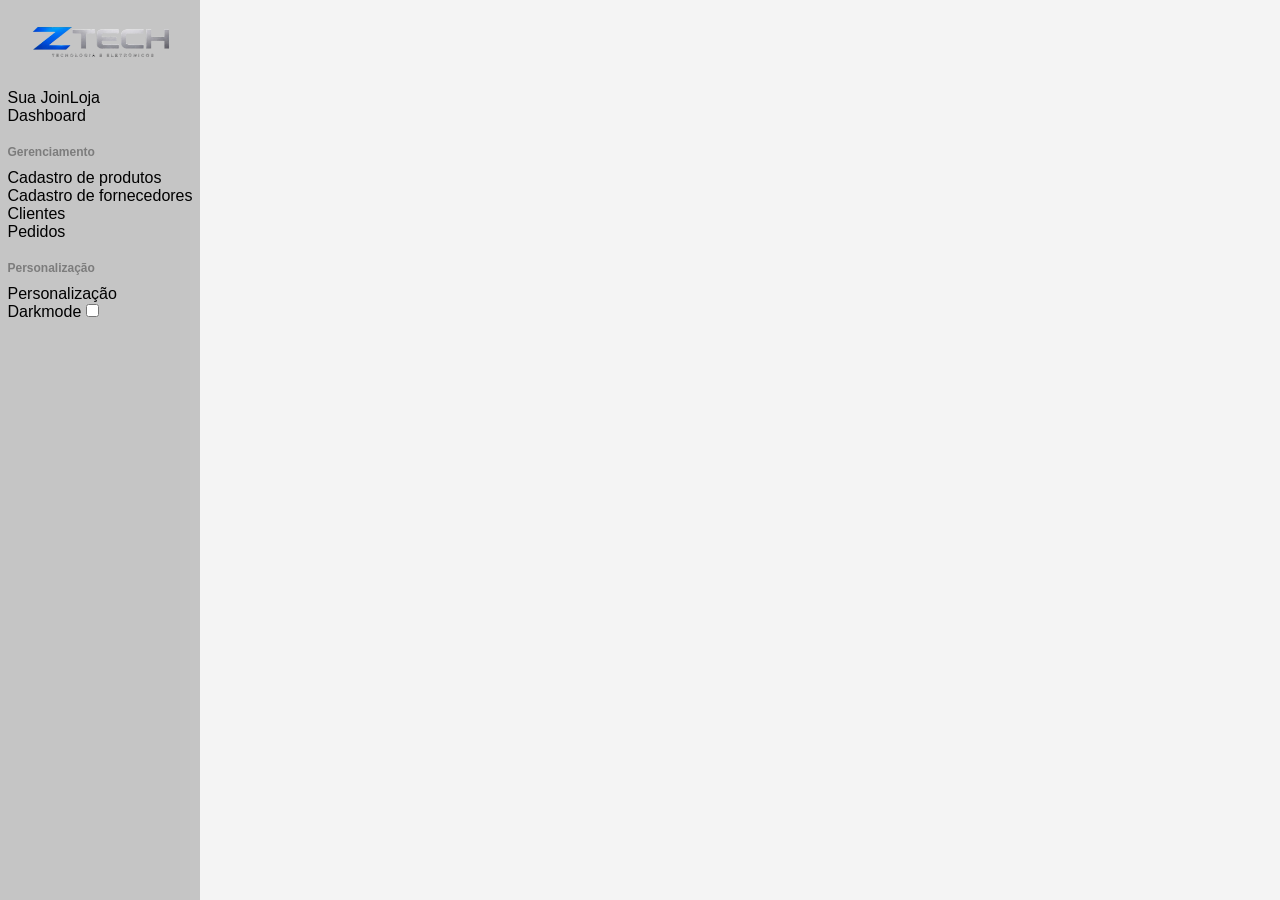
==== adm/pagina.html @ 6543ab13 "começando paginas de adm" ====
<!DOCTYPE html>
<html lang="pt-br">
<head>
    <meta charset="UTF-8">
    <meta name="viewport" content="width=device-width, initial-scale=1.0">
    <title>Sua JoinLoja - Página Inicial</title>
    <link rel="stylesheet" href="../adm/css/pagina.css">
    <link rel="shortcut icon" href="../imgJoinLoja/FaviconJoinLoja.ico" type="image/x-icon">
</head>
<body>
    <div class="sidebar">
        <div>
            <a href="#"><img src="../img/logoZtechTransparente.png" alt="Logo com redirecionamento a loja" class="logo-sidebar"></a>
        </div>

        <div>
                <ul>
                    <div>
                        <li><a href="#">Sua JoinLoja</a></li>
                        <li><a href="#">Dashboard</a></li>
                    </div>

                    <div class="gerenciamento">
                        <h2 class="subtitulo-sidebar">Gerenciamento</h2>
                        <li><a href="#">Cadastro de produtos</a></li>
                        <li><a href="#">Cadastro de fornecedores</a></li>
                        <li><a href="#">Clientes</a></li>
                        <li><a href="#">Pedidos</a></li>
                    </div>

                    <div class="personalizacao">
                        <h2 class="subtitulo-sidebar">Personalização</h2>
                        <li><a href="#">Personalização</a></li>
                        <li>Darkmode <input type="checkbox"></li>
                    </div>  
                </ul>
        </div>
    </div>

</body>
</html>
---- adm/css/pagina.css ----
* {
    margin: 0;
    padding: 0;
    box-sizing: border-box;
    text-decoration: none;
}

body {
    font-family: Arial, sans-serif;
    background-color: #f4f4f4;
    color: #333;
}

.logo-sidebar {
    width: 150px;
    margin: 20px;
}

.sidebar {
    width: 200px;
    background-color: #c5c5c5;
    color: #000000;
    height: 100vh;
    position: fixed;
    top: 0;
    left: 0;
    display: flex;
    flex-direction: column;
    align-items: center;
}

.subtitulo-sidebar {
    margin-top: 20px;
    margin-bottom: 10px;
    font-size: 12px;
    color: #7C7C7C;
}

a{
    color: #000000;
}
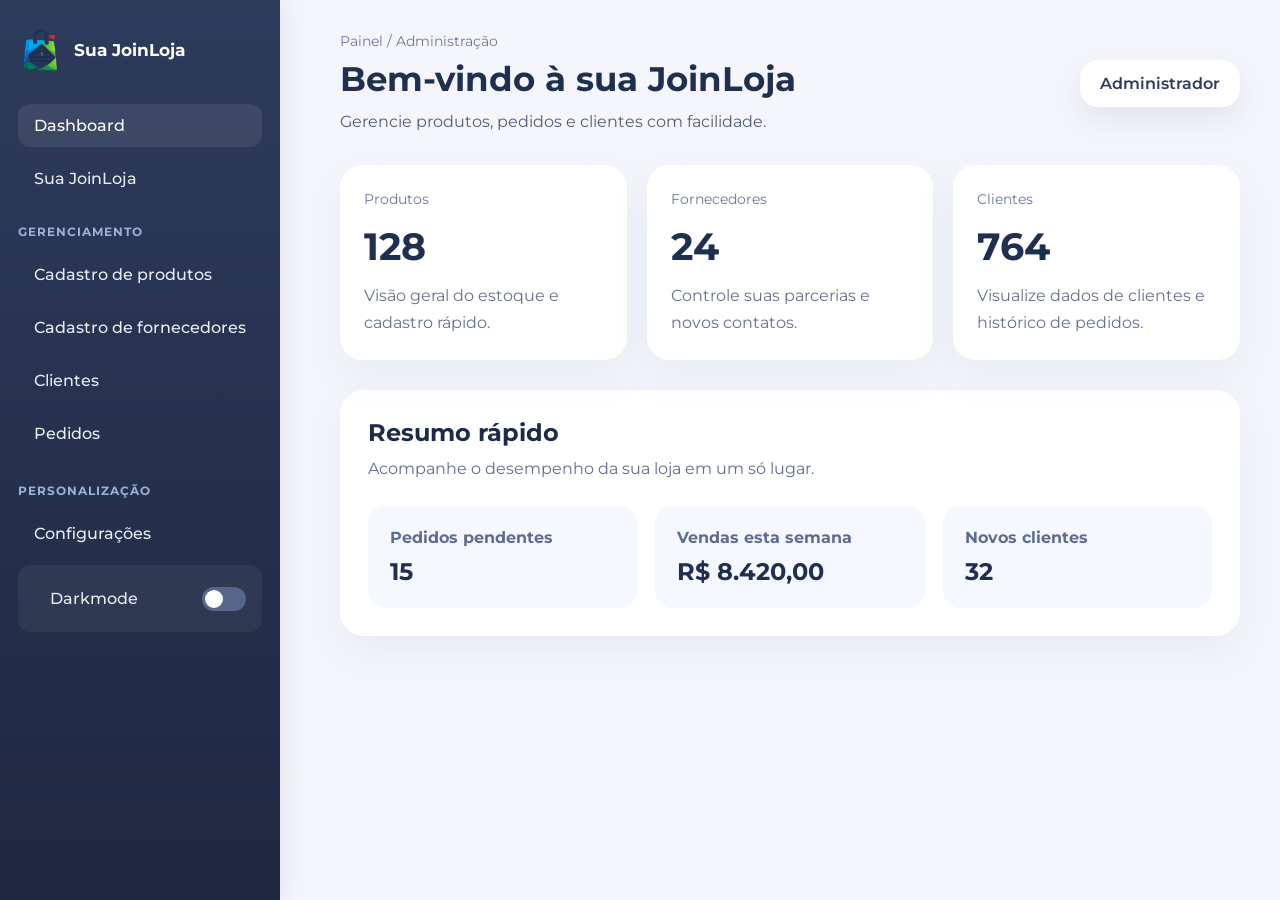
==== commit c6e1b017: "commit" ====
--- a/adm/pagina.html
+++ b/adm/pagina.html
@@ -1,41 +1,104 @@
-<!DOCTYPE html>
+﻿<!DOCTYPE html>
 <html lang="pt-br">
 <head>
     <meta charset="UTF-8">
     <meta name="viewport" content="width=device-width, initial-scale=1.0">
+    <link rel="preconnect" href="https://fonts.googleapis.com">
+    <link rel="preconnect" href="https://fonts.gstatic.com" crossorigin>
+    <link href="https://fonts.googleapis.com/css2?family=Montserrat:ital,wght@0,100..900;1,100..900&display=swap" rel="stylesheet">
     <title>Sua JoinLoja - Página Inicial</title>
     <link rel="stylesheet" href="../adm/css/pagina.css">
     <link rel="shortcut icon" href="../imgJoinLoja/FaviconJoinLoja.ico" type="image/x-icon">
 </head>
 <body>
-    <div class="sidebar">
-        <div>
-            <a href="#"><img src="../img/logoZtechTransparente.png" alt="Logo com redirecionamento a loja" class="logo-sidebar"></a>
-        </div>
+    <aside class="sidebar">
+        <a href="#" class="brand">
+            <img src="../imgJoinLoja/IconJoinLoja.png" alt="Logo JoinLoja" class="sidebar-icon">
+            <span>Sua JoinLoja</span>
+        </a>
 
-        <div>
-                <ul>
-                    <div>
-                        <li><a href="#">Sua JoinLoja</a></li>
-                        <li><a href="#">Dashboard</a></li>
-                    </div>
+        <nav>
+            <ul class="sidebar-ul">
+                <li><a href="#" class="active">Dashboard</a></li>
+                <li><a href="#">Sua JoinLoja</a></li>
+            </ul>
 
-                    <div class="gerenciamento">
-                        <h2 class="subtitulo-sidebar">Gerenciamento</h2>
-                        <li><a href="#">Cadastro de produtos</a></li>
-                        <li><a href="#">Cadastro de fornecedores</a></li>
-                        <li><a href="#">Clientes</a></li>
-                        <li><a href="#">Pedidos</a></li>
-                    </div>
+            <div class="menu-group">
+                <h2 class="subtitulo-sidebar">Gerenciamento</h2>
+                <ul class="sidebar-ul">
+                    <li><a href="#">Cadastro de produtos</a></li>
+                    <li><a href="#">Cadastro de fornecedores</a></li>
+                    <li><a href="#">Clientes</a></li>
+                    <li><a href="#">Pedidos</a></li>
+                </ul>
+            </div>
 
-                    <div class="personalizacao">
-                        <h2 class="subtitulo-sidebar">Personalização</h2>
-                        <li><a href="#">Personalização</a></li>
-                        <li>Darkmode <input type="checkbox"></li>
-                    </div>  
+            <div class="menu-group">
+                <h2 class="subtitulo-sidebar">Personalização</h2>
+                <ul class="sidebar-ul">
+                    <li><a href="#">Configurações</a></li>
+                    <li class="toggle-row">
+                        <span>Darkmode</span>
+                        <label class="switch">
+                            <input type="checkbox">
+                            <span class="slider"></span>
+                        </label>
+                    </li>
                 </ul>
-        </div>
-    </div>
+            </div>
+        </nav>
+    </aside>
 
+    <main class="content">
+        <header class="topbar">
+            <div>
+                <p class="breadcrumb">Painel / Administração</p>
+                <h1>Bem-vindo à sua JoinLoja</h1>
+                <p class="subtitle">Gerencie produtos, pedidos e clientes com facilidade.</p>
+            </div>
+            <div class="user-card">
+                <span>Administrador</span>
+            </div>
+        </header>
+
+        <section class="cards">
+            <article class="card">
+                <span class="card-title">Produtos</span>
+                <strong>128</strong>
+                <p>Visão geral do estoque e cadastro rápido.</p>
+            </article>
+            <article class="card">
+                <span class="card-title">Fornecedores</span>
+                <strong>24</strong>
+                <p>Controle suas parcerias e novos contatos.</p>
+            </article>
+            <article class="card">
+                <span class="card-title">Clientes</span>
+                <strong>764</strong>
+                <p>Visualize dados de clientes e histórico de pedidos.</p>
+            </article>
+        </section>
+
+        <section class="dashboard-panel">
+            <div class="panel-header">
+                <h2>Resumo rápido</h2>
+                <p>Acompanhe o desempenho da sua loja em um só lugar.</p>
+            </div>
+            <div class="panel-content">
+                <div class="panel-block">
+                    <h3>Pedidos pendentes</h3>
+                    <p>15</p>
+                </div>
+                <div class="panel-block">
+                    <h3>Vendas esta semana</h3>
+                    <p>R$ 8.420,00</p>
+                </div>
+                <div class="panel-block">
+                    <h3>Novos clientes</h3>
+                    <p>32</p>
+                </div>
+            </div>
+        </section>
+    </main>
 </body>
-</html>+</html>
--- a/adm/css/pagina.css
+++ b/adm/css/pagina.css
@@ -1,4 +1,4 @@
-* {
+﻿* {
     margin: 0;
     padding: 0;
     box-sizing: border-box;
@@ -6,36 +6,298 @@
 }
 
 body {
-    font-family: Arial, sans-serif;
-    background-color: #f4f4f4;
-    color: #333;
-}
-
-.logo-sidebar {
-    width: 150px;
-    margin: 20px;
+    font-family: 'Montserrat', sans-serif;
+    background-color: #f4f6fb;
+    color: #222;
+    min-height: 100vh;
+}
+
+body, html {
+    width: 100%;
 }
 
 .sidebar {
-    width: 200px;
-    background-color: #c5c5c5;
-    color: #000000;
+    width: 280px;
+    background: linear-gradient(180deg, #2d3b5c 0%, #1f2740 100%);
+    color: #f4f6fb;
     height: 100vh;
     position: fixed;
     top: 0;
     left: 0;
     display: flex;
     flex-direction: column;
+    padding: 28px 18px;
+    box-shadow: 4px 0 24px rgba(0, 0, 0, 0.08);
+}
+
+.brand {
+    display: inline-flex;
     align-items: center;
+    gap: 12px;
+    font-size: 1.05rem;
+    font-weight: 700;
+    color: #ffffff;
+    margin-bottom: 32px;
+}
+
+.sidebar-icon {
+    width: 44px;
+    height: 44px;
+    object-fit: contain;
+}
+
+.sidebar nav {
+    flex: 1;
+}
+
+.sidebar-ul {
+    list-style: none;
+    padding: 0;
+    margin: 0 0 24px 0;
+}
+
+.sidebar-ul li {
+    margin-bottom: 10px;
+}
+
+.sidebar-ul li a,
+.sidebar-ul li span {
+    display: flex;
+    align-items: center;
+    justify-content: space-between;
+    padding: 12px 16px;
+    border-radius: 12px;
+    transition: background 0.2s ease, color 0.2s ease;
+    color: #e8edf7;
+    font-size: 0.97rem;
+    font-weight: 500;
+}
+
+.sidebar-ul li a:hover,
+.sidebar-ul li a.active {
+    background-color: rgba(255, 255, 255, 0.08);
+    color: #ffffff;
+}
+
+.menu-group {
+    margin-bottom: 28px;
 }
 
 .subtitulo-sidebar {
-    margin-top: 20px;
+    margin-bottom: 14px;
+    font-size: 0.76rem;
+    color: #9bb1d8;
+    text-transform: uppercase;
+    letter-spacing: 0.08em;
+}
+
+.toggle-row {
+    display: flex;
+    align-items: center;
+    justify-content: space-between;
+    padding: 12px 16px;
+    border-radius: 12px;
+    background: rgba(255, 255, 255, 0.05);
+    color: #e6ecf7;
+}
+
+.switch {
+    position: relative;
+    display: inline-block;
+    width: 44px;
+    height: 24px;
+}
+
+.switch input {
+    opacity: 0;
+    width: 0;
+    height: 0;
+}
+
+.slider {
+    position: absolute;
+    inset: 0;
+    cursor: pointer;
+    background-color: #57658b;
+    border-radius: 999px;
+    transition: background-color 0.2s ease;
+}
+
+.slider:before {
+    content: '';
+    position: absolute;
+    height: 18px;
+    width: 18px;
+    left: 3px;
+    bottom: 3px;
+    background-color: #ffffff;
+    border-radius: 50%;
+    transition: transform 0.2s ease;
+}
+
+.switch input:checked + .slider {
+    background-color: #5ba35b;
+}
+
+.switch input:checked + .slider:before {
+    transform: translateX(20px);
+}
+
+.content {
+    margin-left: 300px;
+    padding: 32px 40px;
+    min-height: 100vh;
+}
+
+.topbar {
+    display: flex;
+    align-items: center;
+    justify-content: space-between;
+    gap: 24px;
+    margin-bottom: 30px;
+}
+
+.breadcrumb {
+    font-size: 0.88rem;
+    color: #6b789a;
+    margin-bottom: 8px;
+}
+
+.topbar h1 {
+    font-size: 2.1rem;
     margin-bottom: 10px;
-    font-size: 12px;
-    color: #7C7C7C;
-}
-
-a{
-    color: #000000;
-}+    color: #1f2f50;
+}
+
+.subtitle {
+    font-size: 1rem;
+    color: #505d7a;
+    line-height: 1.6;
+}
+
+.user-card {
+    background: #ffffff;
+    padding: 14px 20px;
+    border-radius: 18px;
+    box-shadow: 0 12px 30px rgba(62, 82, 118, 0.1);
+    color: #2b3a5c;
+    font-weight: 600;
+}
+
+.cards {
+    display: grid;
+    grid-template-columns: repeat(3, minmax(0, 1fr));
+    gap: 20px;
+    margin-bottom: 30px;
+}
+
+.card {
+    background: #ffffff;
+    border-radius: 22px;
+    padding: 24px;
+    box-shadow: 0 16px 40px rgba(93, 113, 151, 0.08);
+    transition: transform 0.2s ease, box-shadow 0.2s ease;
+}
+
+.card:hover {
+    transform: translateY(-4px);
+    box-shadow: 0 24px 48px rgba(93, 113, 151, 0.12);
+}
+
+.card-title {
+    display: inline-block;
+    font-size: 0.85rem;
+    color: #6b789a;
+    margin-bottom: 16px;
+}
+
+.card strong {
+    display: block;
+    font-size: 2.4rem;
+    margin-bottom: 12px;
+    color: #1f2f50;
+}
+
+.card p {
+    color: #65718b;
+    line-height: 1.7;
+}
+
+.dashboard-panel {
+    background: #ffffff;
+    border-radius: 24px;
+    padding: 28px;
+    box-shadow: 0 16px 40px rgba(93, 113, 151, 0.08);
+}
+
+.panel-header h2 {
+    font-size: 1.5rem;
+    margin-bottom: 8px;
+    color: #1d2b4a;
+}
+
+.panel-header p {
+    color: #5e6d8f;
+    line-height: 1.7;
+}
+
+.panel-content {
+    display: grid;
+    grid-template-columns: repeat(3, minmax(0, 1fr));
+    gap: 18px;
+    margin-top: 24px;
+}
+
+.panel-block {
+    background: #f6f8ff;
+    border-radius: 18px;
+    padding: 22px;
+}
+
+.panel-block h3 {
+    font-size: 1rem;
+    color: #5e6d8f;
+    margin-bottom: 10px;
+}
+
+.panel-block p {
+    font-size: 1.5rem;
+    color: #1f2f50;
+    font-weight: 700;
+}
+
+@media (max-width: 1080px) {
+    .content {
+        margin-left: 260px;
+        padding: 24px;
+    }
+
+    .cards,
+    .panel-content {
+        grid-template-columns: repeat(2, minmax(0, 1fr));
+    }
+}
+
+@media (max-width: 820px) {
+    .sidebar {
+        position: relative;
+        width: 100%;
+        height: auto;
+        padding-bottom: 20px;
+    }
+
+    .content {
+        margin-left: 0;
+        padding: 24px 20px 32px;
+    }
+
+    .topbar {
+        flex-direction: column;
+        align-items: flex-start;
+    }
+
+    .cards,
+    .panel-content {
+        grid-template-columns: 1fr;
+    }
+}
